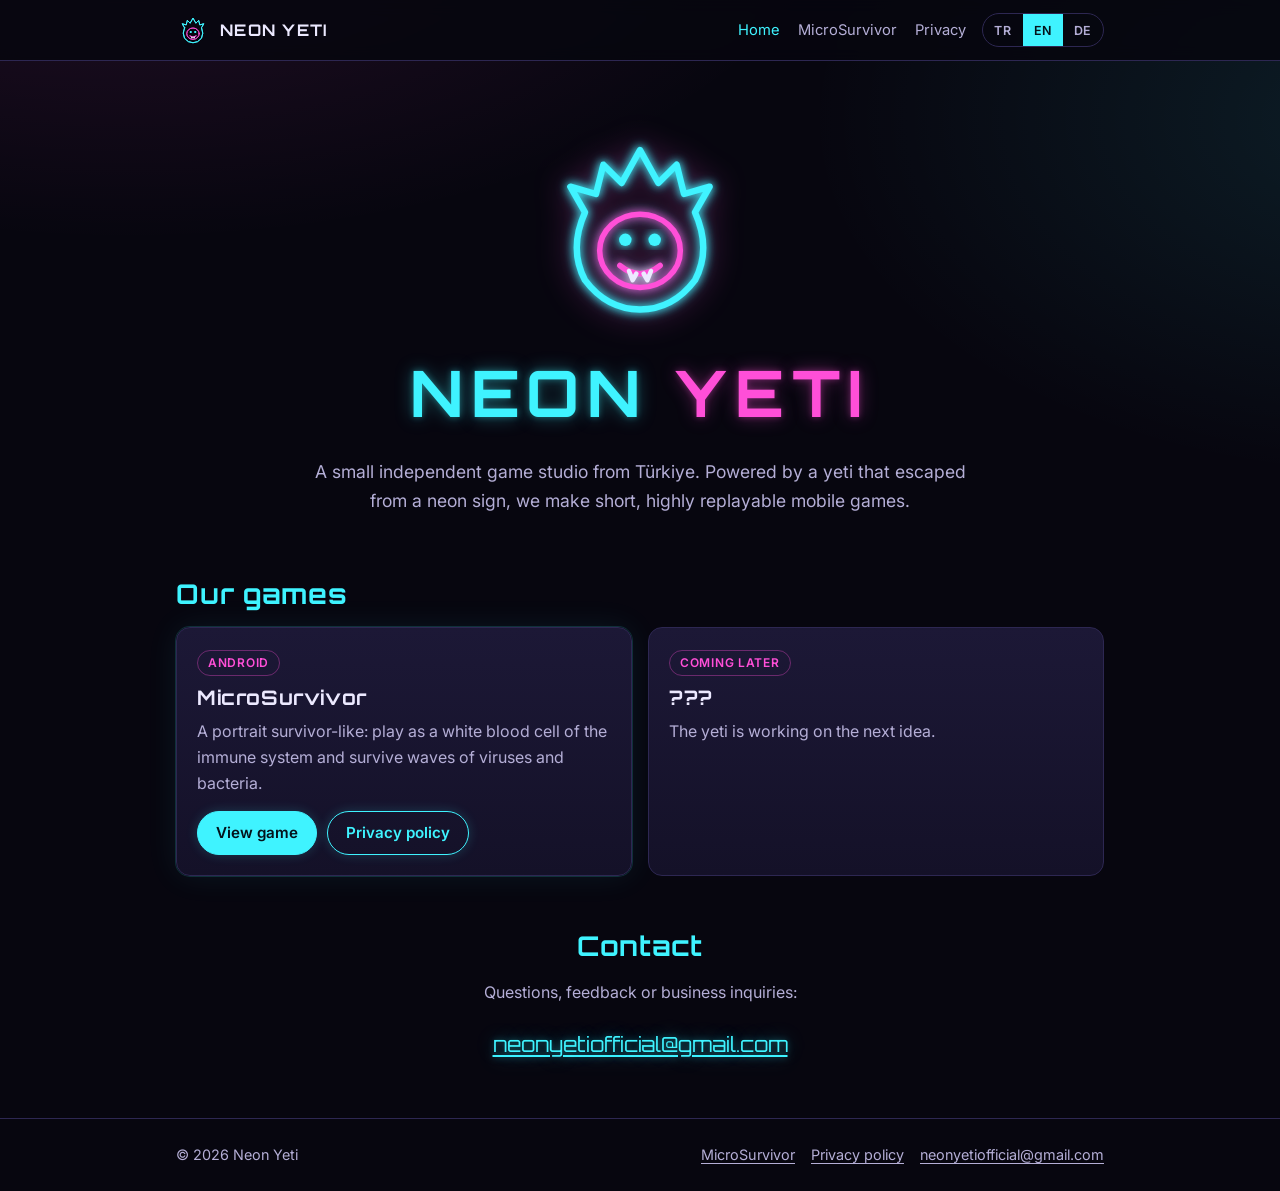
==== index.html @ e1826c22 "Neon Yeti website: home, MicroSurvivor page, privacy policy, app-ads.txt Static TR/EN/DE site for Gi" ====
<!doctype html>
<html lang="en" data-lang="en"
  data-title-tr="Neon Yeti — Bağımsız Oyun Stüdyosu"
  data-title-en="Neon Yeti — Indie Game Studio"
  data-title-de="Neon Yeti — Indie-Spielestudio">
<head>
  <meta charset="utf-8">
  <meta name="viewport" content="width=device-width, initial-scale=1">
  <title>Neon Yeti — Indie Game Studio</title>
  <meta name="description" content="Neon Yeti is a small indie game studio from Türkiye making mobile games such as MicroSurvivor.">
  <meta name="theme-color" content="#07060f">
  <link rel="icon" href="assets/logo.svg" type="image/svg+xml">
  <link rel="preconnect" href="https://fonts.googleapis.com">
  <link rel="preconnect" href="https://fonts.gstatic.com" crossorigin>
  <link href="https://fonts.googleapis.com/css2?family=Inter:wght@400;600&family=Orbitron:wght@600;700;900&display=swap" rel="stylesheet">
  <link rel="stylesheet" href="assets/style.css">
  <script src="assets/lang.js" defer></script>
</head>
<body>
  <a class="skip-link" href="#main"><span data-l="tr">İçeriğe geç</span><span data-l="en">Skip to content</span><span data-l="de">Zum Inhalt</span></a>

  <header class="site-header">
    <div class="wrap">
      <a class="brand" href="./"><img src="assets/logo.svg" alt="" width="34" height="34">NEON YETI</a>
      <nav class="nav" aria-label="Main">
        <a href="./" aria-current="page"><span data-l="tr">Ana sayfa</span><span data-l="en">Home</span><span data-l="de">Start</span></a>
        <a href="microsurvivor/">MicroSurvivor</a>
        <a href="microsurvivor/privacy/"><span data-l="tr">Gizlilik</span><span data-l="en">Privacy</span><span data-l="de">Datenschutz</span></a>
        <div class="lang-switch" role="group" aria-label="Language / Dil / Sprache">
          <button type="button" data-set-lang="tr" aria-pressed="false" lang="tr">TR</button>
          <button type="button" data-set-lang="en" aria-pressed="true" lang="en">EN</button>
          <button type="button" data-set-lang="de" aria-pressed="false" lang="de">DE</button>
        </div>
      </nav>
    </div>
  </header>

  <main id="main">
    <div class="wrap">
      <section class="hero">
        <img class="logo yeti-glow flicker" src="assets/logo.svg" alt="Neon Yeti logo" width="220" height="220">
        <h1><span class="neon-cyan">NEON</span> <span class="neon-magenta">YETI</span></h1>
        <p class="lead" data-l="tr">Türkiye'den küçük, bağımsız bir oyun stüdyosu. Neon tabeladan fırlamış bir yetinin enerjisiyle, kısa ama bağımlılık yapan mobil oyunlar yapıyoruz.</p>
        <p class="lead" data-l="en">A small independent game studio from Türkiye. Powered by a yeti that escaped from a neon sign, we make short, highly replayable mobile games.</p>
        <p class="lead" data-l="de">Ein kleines unabhängiges Spielestudio aus der Türkei. Angetrieben von einem Yeti, der aus einer Leuchtreklame entkommen ist, entwickeln wir kurzweilige Mobile-Games mit hohem Wiederspielwert.</p>
      </section>

      <section aria-labelledby="games-h">
        <h2 id="games-h"><span data-l="tr">Oyunlarımız</span><span data-l="en">Our games</span><span data-l="de">Unsere Spiele</span></h2>
        <div class="cards">
          <article class="card glow">
            <span class="tag" lang="en">Android</span>
            <h3>MicroSurvivor</h3>
            <p data-l="tr">Dikey ekranda oynanan bir survivor-like: bağışıklık sisteminin akyuvarı olarak virüs ve bakteri dalgalarına karşı hayatta kal.</p>
            <p data-l="en">A portrait survivor-like: play as a white blood cell of the immune system and survive waves of viruses and bacteria.</p>
            <p data-l="de">Ein Survivor-like im Hochformat: Spiele als weißes Blutkörperchen und überlebe Wellen von Viren und Bakterien.</p>
            <div class="btn-row">
              <a class="btn solid" href="microsurvivor/"><span data-l="tr">Oyunu incele</span><span data-l="en">View game</span><span data-l="de">Zum Spiel</span></a>
              <a class="btn" href="microsurvivor/privacy/"><span data-l="tr">Gizlilik politikası</span><span data-l="en">Privacy policy</span><span data-l="de">Datenschutz</span></a>
            </div>
          </article>
          <article class="card">
            <span class="tag" data-l="tr">Yakında</span><span class="tag" data-l="en">Coming later</span><span class="tag" data-l="de">Demnächst</span>
            <h3>???</h3>
            <p data-l="tr">Yeti bir sonraki fikri üzerinde çalışıyor.</p>
            <p data-l="en">The yeti is working on the next idea.</p>
            <p data-l="de">Der Yeti arbeitet an der nächsten Idee.</p>
          </article>
        </div>
      </section>

      <section class="contact" aria-labelledby="contact-h">
        <h2 id="contact-h"><span data-l="tr">İletişim</span><span data-l="en">Contact</span><span data-l="de">Kontakt</span></h2>
        <p class="muted" data-l="tr">Soru, geri bildirim veya iş birliği için:</p>
        <p class="muted" data-l="en">Questions, feedback or business inquiries:</p>
        <p class="muted" data-l="de">Fragen, Feedback oder geschäftliche Anfragen:</p>
        <a class="mail neon-cyan" href="mailto:neonyetiofficial@gmail.com">neonyetiofficial@gmail.com</a>
      </section>
    </div>
  </main>

  <footer class="site-footer">
    <div class="wrap">
      <span>© <span data-year>2026</span> Neon Yeti</span>
      <nav aria-label="Footer">
        <a href="microsurvivor/">MicroSurvivor</a>
        <a href="microsurvivor/privacy/"><span data-l="tr">Gizlilik politikası</span><span data-l="en">Privacy policy</span><span data-l="de">Datenschutz</span></a>
        <a href="mailto:neonyetiofficial@gmail.com">neonyetiofficial@gmail.com</a>
      </nav>
    </div>
  </footer>
</body>
</html>
---- assets/style.css ----
/* Neon Yeti — site styles. Mobile-first, no build step. */
:root {
  --bg: #07060f;
  --bg-2: #0e0c1d;
  --surface: #141128;
  --surface-2: #1c1836;
  --border: #2d2752;
  --text: #ece9ff;
  --text-dim: #b4aed6;
  --cyan: #3ff3ff;
  --cyan-soft: rgba(63, 243, 255, 0.35);
  --magenta: #ff4fd8;
  --magenta-soft: rgba(255, 79, 216, 0.35);
  --focus: #fff35c;
  --radius: 14px;
  --max: 960px;
  --font-display: "Orbitron", "Segoe UI", system-ui, sans-serif;
  --font-body: "Inter", "Segoe UI", system-ui, -apple-system, sans-serif;
}

*, *::before, *::after { box-sizing: border-box; }

html { -webkit-text-size-adjust: 100%; scroll-behavior: smooth; }

body {
  margin: 0;
  background:
    radial-gradient(1200px 600px at 10% -10%, rgba(255, 79, 216, 0.12), transparent 60%),
    radial-gradient(1000px 600px at 110% 10%, rgba(63, 243, 255, 0.10), transparent 60%),
    var(--bg);
  background-color: var(--bg);
  color: var(--text);
  font-family: var(--font-body);
  font-size: 1rem;
  line-height: 1.65;
  min-height: 100vh;
  display: flex;
  flex-direction: column;
}

img, svg { max-width: 100%; height: auto; display: block; }

a { color: var(--cyan); text-underline-offset: 3px; }
a:hover { color: #a5f9ff; }
:focus-visible { outline: 3px solid var(--focus); outline-offset: 3px; border-radius: 4px; }

.skip-link {
  position: absolute; left: -9999px; top: 0;
  background: var(--focus); color: #000; padding: 8px 12px; z-index: 10;
}
.skip-link:focus { left: 8px; top: 8px; }

.wrap { width: 100%; max-width: var(--max); margin: 0 auto; padding: 0 16px; }

/* ---------- Language visibility ---------- */
html[data-lang="tr"] [data-l]:not([data-l~="tr"]),
html[data-lang="en"] [data-l]:not([data-l~="en"]),
html[data-lang="de"] [data-l]:not([data-l~="de"]) { display: none !important; }

/* ---------- Header ---------- */
.site-header {
  border-bottom: 1px solid var(--border);
  background: rgba(7, 6, 15, 0.85);
  backdrop-filter: blur(8px);
  position: relative; z-index: 5;
}
@media (min-width: 700px) { .site-header { position: sticky; top: 0; } }
.site-header .wrap {
  display: flex; align-items: center; justify-content: space-between;
  gap: 12px; min-height: 60px; flex-wrap: wrap; padding-top: 6px; padding-bottom: 6px;
}
.brand {
  display: inline-flex; align-items: center; gap: 10px;
  text-decoration: none; color: var(--text);
  font-family: var(--font-display); font-weight: 700; letter-spacing: 0.08em;
  font-size: 1rem;
}
.brand svg { width: 34px; height: 34px; }
.brand:hover { color: var(--text); }

.nav { display: flex; align-items: center; gap: 4px 14px; flex-wrap: wrap; }
.nav a {
  color: var(--text-dim); text-decoration: none; font-size: 0.92rem;
  padding: 6px 2px;
}
.nav a:hover, .nav a[aria-current="page"] { color: var(--cyan); }

.lang-switch { display: inline-flex; border: 1px solid var(--border); border-radius: 999px; overflow: hidden; }
.lang-switch button {
  background: transparent; color: var(--text-dim); border: 0;
  font: 600 0.78rem var(--font-body); letter-spacing: 0.05em;
  padding: 6px 10px; cursor: pointer; min-width: 40px; min-height: 32px;
}
.lang-switch button[aria-pressed="true"] { background: var(--cyan); color: #04121a; }
.lang-switch button:hover:not([aria-pressed="true"]) { color: var(--text); }

/* ---------- Typography ---------- */
h1, h2, h3 { font-family: var(--font-display); line-height: 1.2; letter-spacing: 0.03em; }
h1 { font-size: clamp(1.8rem, 6vw, 3rem); margin: 0 0 0.4em; }
h2 { font-size: clamp(1.25rem, 4vw, 1.7rem); margin: 2em 0 0.6em; color: var(--cyan); }
h3 { font-size: 1.05rem; margin: 1.6em 0 0.4em; color: var(--magenta); }
p, li { color: var(--text); }
.lead { font-size: 1.1rem; color: var(--text-dim); max-width: 60ch; }
.muted { color: var(--text-dim); }

.neon-cyan { color: var(--cyan); text-shadow: 0 0 6px var(--cyan-soft), 0 0 18px var(--cyan-soft); }
.neon-magenta { color: var(--magenta); text-shadow: 0 0 6px var(--magenta-soft), 0 0 18px var(--magenta-soft); }

main { flex: 1; padding: 32px 0 56px; }

/* ---------- Hero ---------- */
.hero { text-align: center; padding: 24px 0 8px; }
.hero .logo { width: min(220px, 60vw); margin: 0 auto 18px; }
.hero h1 { font-size: clamp(2.2rem, 10vw, 4rem); letter-spacing: 0.12em; }
.hero .lead { margin: 0 auto; }

.yeti-glow { filter: drop-shadow(0 0 6px var(--cyan-soft)) drop-shadow(0 0 16px var(--magenta-soft)); }
@media (prefers-reduced-motion: no-preference) {
  .flicker { animation: flicker 6s infinite; }
  @keyframes flicker {
    0%, 92%, 100% { opacity: 1; }
    93% { opacity: 0.55; } 94% { opacity: 1; } 96% { opacity: 0.7; } 97% { opacity: 1; }
  }
}

/* ---------- Cards ---------- */
.cards { display: grid; gap: 16px; grid-template-columns: 1fr; margin-top: 16px; }
@media (min-width: 700px) { .cards { grid-template-columns: repeat(2, 1fr); } }

.card {
  background: linear-gradient(180deg, var(--surface-2), var(--surface));
  border: 1px solid var(--border);
  border-radius: var(--radius);
  padding: 20px;
  position: relative;
}
.card.glow { box-shadow: 0 0 0 1px rgba(63, 243, 255, 0.15), 0 0 32px rgba(63, 243, 255, 0.08); }
.card h3 { margin-top: 0; font-size: 1.25rem; color: var(--text); }
.card .tag {
  display: inline-block; font-size: 0.75rem; font-weight: 600; letter-spacing: 0.06em;
  text-transform: uppercase; color: var(--magenta); border: 1px solid var(--magenta-soft);
  border-radius: 999px; padding: 2px 10px; margin-bottom: 10px;
}
.card p { color: var(--text-dim); margin: 0 0 14px; }

.btn {
  display: inline-flex; align-items: center; justify-content: center; gap: 8px;
  min-height: 44px; padding: 10px 18px; border-radius: 999px;
  font: 600 0.95rem var(--font-body); text-decoration: none;
  border: 1px solid var(--cyan); color: var(--cyan); background: transparent;
  box-shadow: 0 0 12px rgba(63, 243, 255, 0.18);
}
.btn:hover { background: rgba(63, 243, 255, 0.1); color: var(--cyan); }
.btn.solid { background: var(--cyan); color: #04121a; }
.btn.solid:hover { background: #8ef8ff; color: #04121a; }
.btn-row { display: flex; flex-wrap: wrap; gap: 10px; }

/* ---------- Feature list ---------- */
.features { list-style: none; padding: 0; margin: 16px 0; display: grid; gap: 12px; }
@media (min-width: 700px) { .features { grid-template-columns: repeat(2, 1fr); } }
.features li {
  background: var(--surface); border: 1px solid var(--border); border-left: 3px solid var(--magenta);
  border-radius: 10px; padding: 12px 14px; color: var(--text);
}
.features strong { color: var(--cyan); }

/* ---------- Placeholders ---------- */
.badge-placeholder {
  display: inline-flex; align-items: center; gap: 10px; min-height: 56px;
  padding: 10px 18px; border-radius: 10px; border: 1px dashed var(--text-dim);
  color: var(--text-dim); background: rgba(255, 255, 255, 0.02);
}
.shots { display: grid; gap: 12px; grid-template-columns: repeat(2, 1fr); margin-top: 12px; }
@media (min-width: 700px) { .shots { grid-template-columns: repeat(4, 1fr); } }
.shot {
  aspect-ratio: 9 / 19.5; border-radius: 12px; border: 1px dashed var(--border);
  background:
    linear-gradient(135deg, rgba(255, 79, 216, 0.08), rgba(63, 243, 255, 0.08)),
    var(--surface);
  display: flex; align-items: center; justify-content: center; text-align: center;
  color: var(--text-dim); font-size: 0.85rem; padding: 8px;
}

/* ---------- Legal / prose ---------- */
.prose { max-width: 72ch; }
.prose h2 { font-size: 1.2rem; margin-top: 2.2em; }
.prose ul { padding-left: 1.2em; }
.prose li { margin: 0.3em 0; }
.prose code { background: var(--surface-2); padding: 1px 6px; border-radius: 6px; font-size: 0.9em; }
.meta-box {
  background: var(--surface); border: 1px solid var(--border); border-radius: var(--radius);
  padding: 14px 18px; margin: 18px 0;
}
.meta-box p { margin: 0.2em 0; color: var(--text-dim); }
.meta-box strong { color: var(--text); }
.note {
  border-left: 3px solid var(--cyan); background: rgba(63, 243, 255, 0.06);
  padding: 10px 14px; border-radius: 6px; color: var(--text);
}
.toc { list-style: none; padding: 0; display: flex; flex-wrap: wrap; gap: 6px 14px; font-size: 0.92rem; }

/* ---------- Footer ---------- */
.site-footer { border-top: 1px solid var(--border); padding: 24px 0; font-size: 0.9rem; color: var(--text-dim); }
.site-footer .wrap { display: flex; flex-wrap: wrap; gap: 8px 20px; justify-content: space-between; }
.site-footer a { color: var(--text-dim); }
.site-footer a:hover { color: var(--cyan); }
.site-footer nav { display: flex; flex-wrap: wrap; gap: 6px 16px; }

/* Contact block */
.contact { text-align: center; margin-top: 48px; }
.contact .mail {
  display: inline-block; font-family: var(--font-display); font-size: clamp(0.95rem, 4vw, 1.3rem);
  word-break: break-all; margin-top: 6px;
}
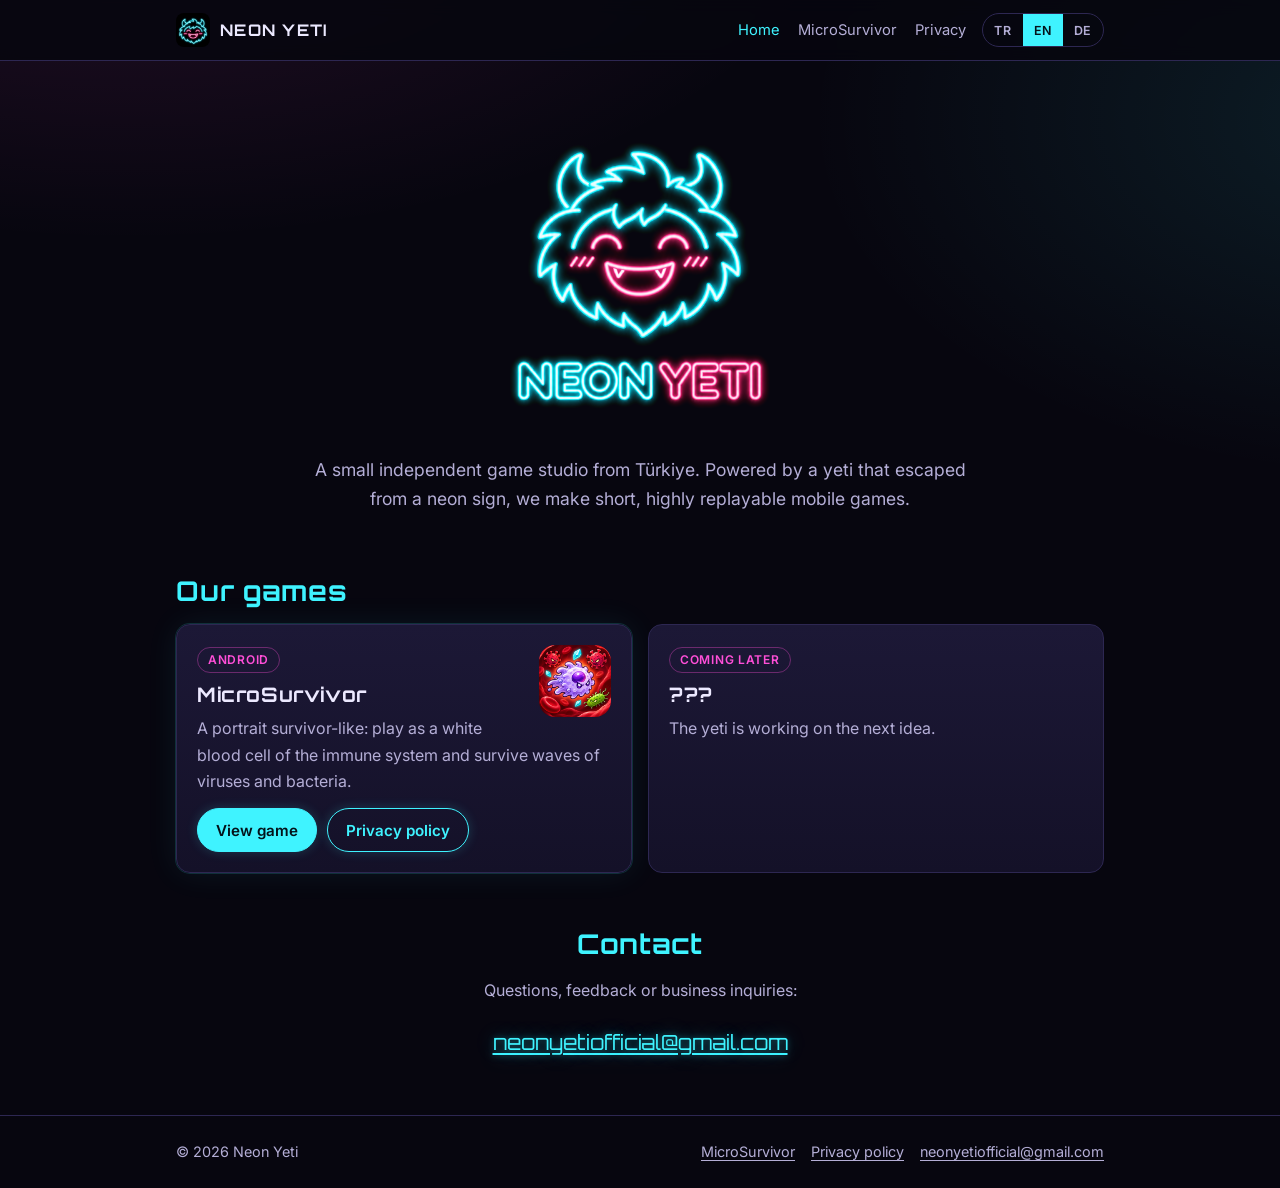
==== commit d816194a: "Use the real Neon Yeti logo, mascot favicon and MicroSurvivor icon Co-Authored-By: Claude Opus 5.5 <" ====
--- a/index.html
+++ b/index.html
@@ -9,7 +9,8 @@
   <title>Neon Yeti — Indie Game Studio</title>
   <meta name="description" content="Neon Yeti is a small indie game studio from Türkiye making mobile games such as MicroSurvivor.">
   <meta name="theme-color" content="#07060f">
-  <link rel="icon" href="assets/logo.svg" type="image/svg+xml">
+  <link rel="icon" href="assets/neonyeti-mascot-96.png" type="image/png">
+  <link rel="apple-touch-icon" href="assets/apple-touch-icon.png">
   <link rel="preconnect" href="https://fonts.googleapis.com">
   <link rel="preconnect" href="https://fonts.gstatic.com" crossorigin>
   <link href="https://fonts.googleapis.com/css2?family=Inter:wght@400;600&family=Orbitron:wght@600;700;900&display=swap" rel="stylesheet">
@@ -21,7 +22,7 @@
 
   <header class="site-header">
     <div class="wrap">
-      <a class="brand" href="./"><img src="assets/logo.svg" alt="" width="34" height="34">NEON YETI</a>
+      <a class="brand" href="./"><img src="assets/neonyeti-mascot-96.png" alt="" width="34" height="34">NEON YETI</a>
       <nav class="nav" aria-label="Main">
         <a href="./" aria-current="page"><span data-l="tr">Ana sayfa</span><span data-l="en">Home</span><span data-l="de">Start</span></a>
         <a href="microsurvivor/">MicroSurvivor</a>
@@ -38,8 +39,8 @@
   <main id="main">
     <div class="wrap">
       <section class="hero">
-        <img class="logo yeti-glow flicker" src="assets/logo.svg" alt="Neon Yeti logo" width="220" height="220">
-        <h1><span class="neon-cyan">NEON</span> <span class="neon-magenta">YETI</span></h1>
+        <img class="logo brand-logo flicker" src="assets/neonyeti-logo-512.png" srcset="assets/neonyeti-logo-512.png 512w, assets/neonyeti-logo-1024.png 1024w" sizes="(min-width: 700px) 320px, 75vw" alt="" width="512" height="512">
+        <h1 class="sr-only">Neon Yeti</h1>
         <p class="lead" data-l="tr">Türkiye'den küçük, bağımsız bir oyun stüdyosu. Neon tabeladan fırlamış bir yetinin enerjisiyle, kısa ama bağımlılık yapan mobil oyunlar yapıyoruz.</p>
         <p class="lead" data-l="en">A small independent game studio from Türkiye. Powered by a yeti that escaped from a neon sign, we make short, highly replayable mobile games.</p>
         <p class="lead" data-l="de">Ein kleines unabhängiges Spielestudio aus der Türkei. Angetrieben von einem Yeti, der aus einer Leuchtreklame entkommen ist, entwickeln wir kurzweilige Mobile-Games mit hohem Wiederspielwert.</p>
@@ -49,6 +50,7 @@
         <h2 id="games-h"><span data-l="tr">Oyunlarımız</span><span data-l="en">Our games</span><span data-l="de">Unsere Spiele</span></h2>
         <div class="cards">
           <article class="card glow">
+            <img class="card-icon" src="assets/microsurvivor-icon-256.png" alt="" width="72" height="72">
             <span class="tag" lang="en">Android</span>
             <h3>MicroSurvivor</h3>
             <p data-l="tr">Dikey ekranda oynanan bir survivor-like: bağışıklık sisteminin akyuvarı olarak virüs ve bakteri dalgalarına karşı hayatta kal.</p>
--- a/assets/style.css
+++ b/assets/style.css
@@ -123,6 +123,19 @@
   }
 }
 
+/* Real logo PNGs have a black background: "lighten" blends it into the dark page. */
+.hero .brand-logo { width: min(320px, 75vw); mix-blend-mode: lighten; }
+.brand img { border-radius: 8px; }
+.game-icon {
+  width: 128px; height: 128px; border-radius: 28px; margin-bottom: 16px;
+  box-shadow: 0 0 0 1px rgba(255, 79, 216, 0.35), 0 0 28px rgba(255, 79, 216, 0.25);
+}
+.card .card-icon { width: 72px; height: 72px; border-radius: 16px; float: right; margin: 0 0 8px 12px; }
+.sr-only {
+  position: absolute; width: 1px; height: 1px; padding: 0; margin: -1px;
+  overflow: hidden; clip: rect(0, 0, 0, 0); white-space: nowrap; border: 0;
+}
+
 /* ---------- Cards ---------- */
 .cards { display: grid; gap: 16px; grid-template-columns: 1fr; margin-top: 16px; }
 @media (min-width: 700px) { .cards { grid-template-columns: repeat(2, 1fr); } }
